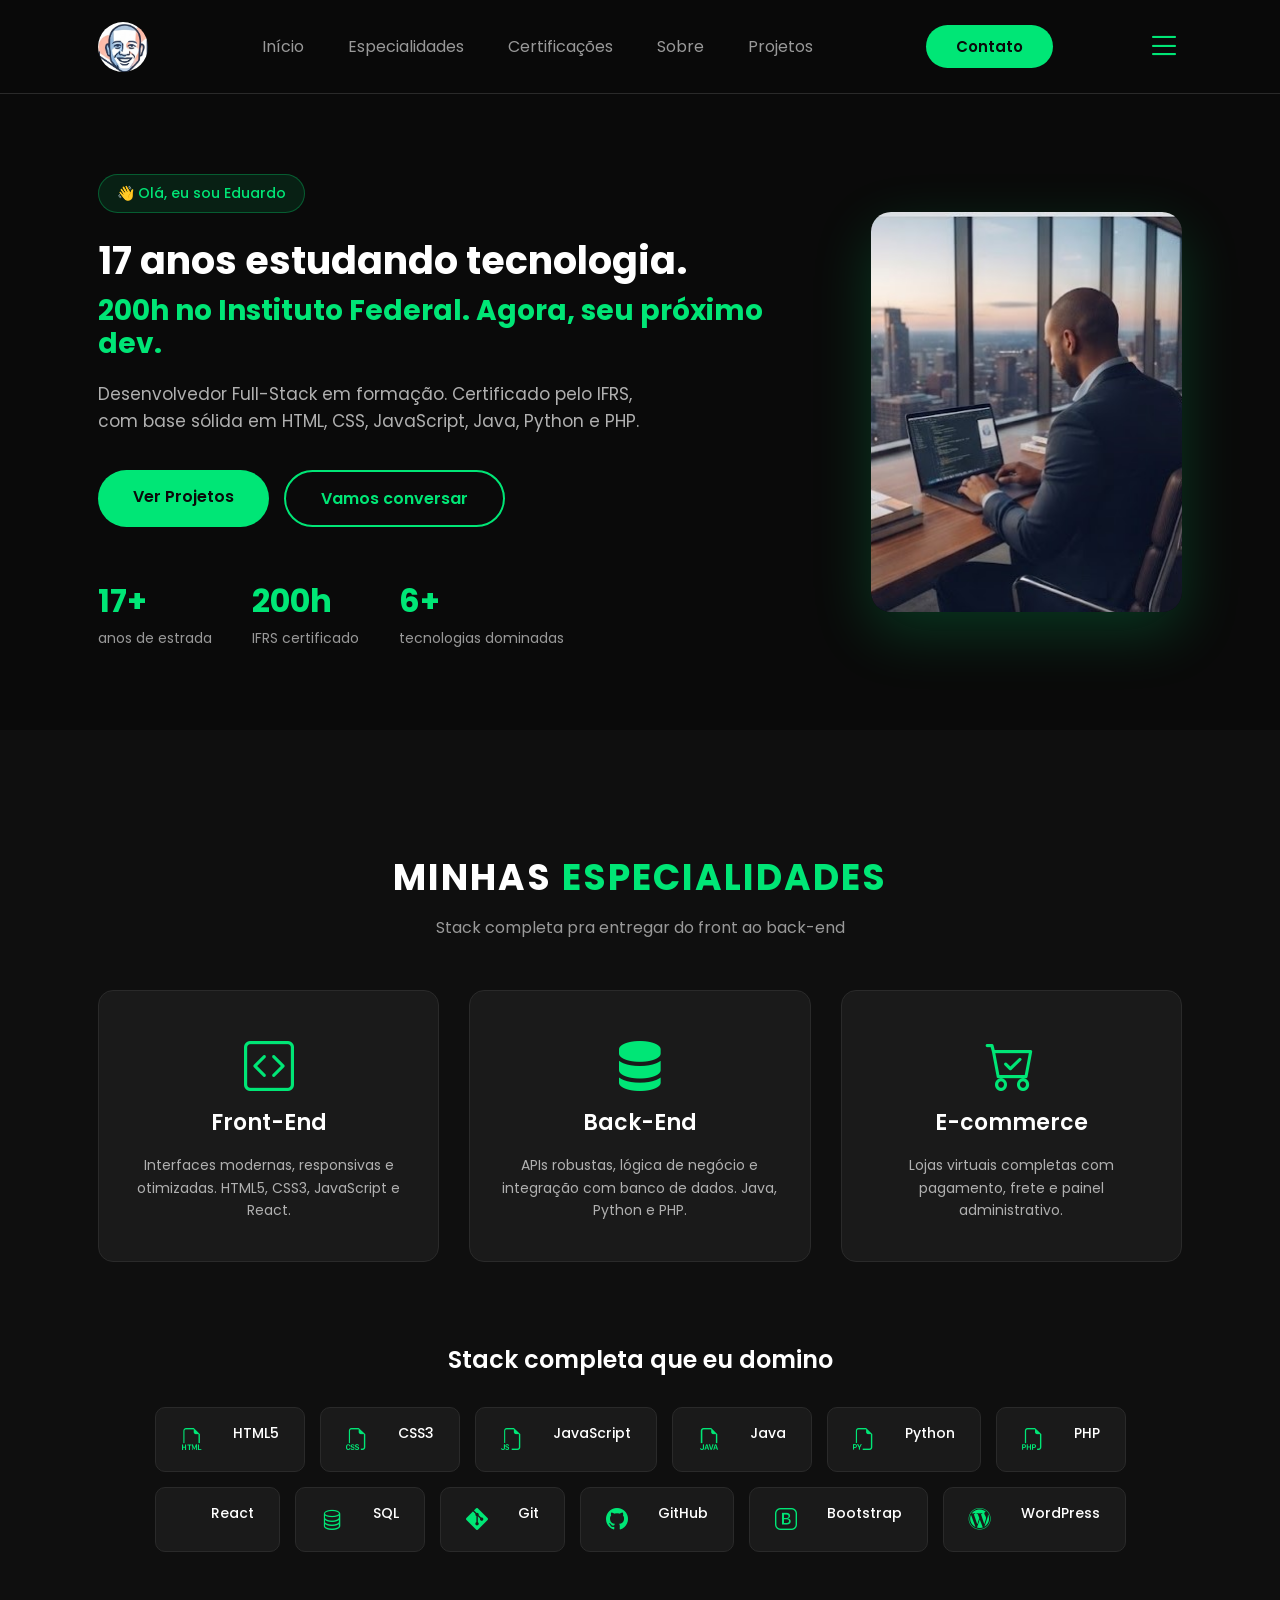
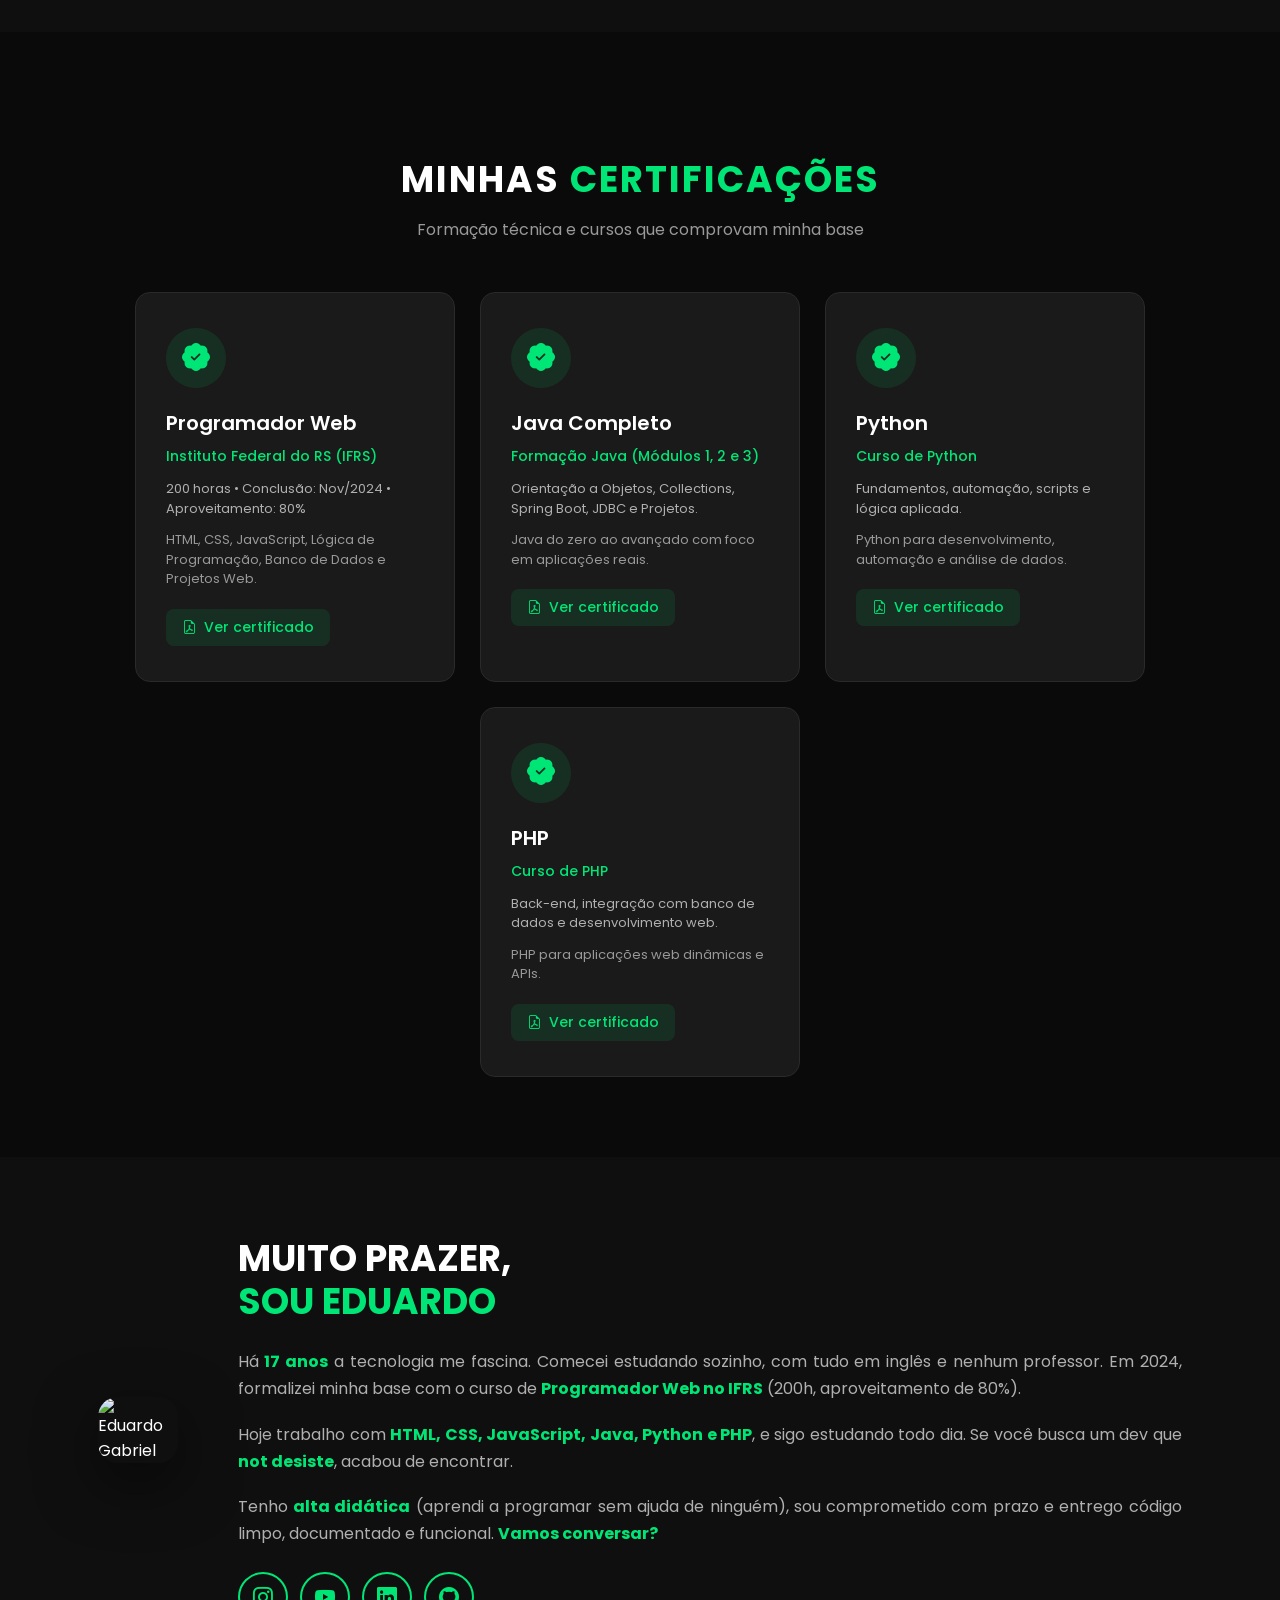
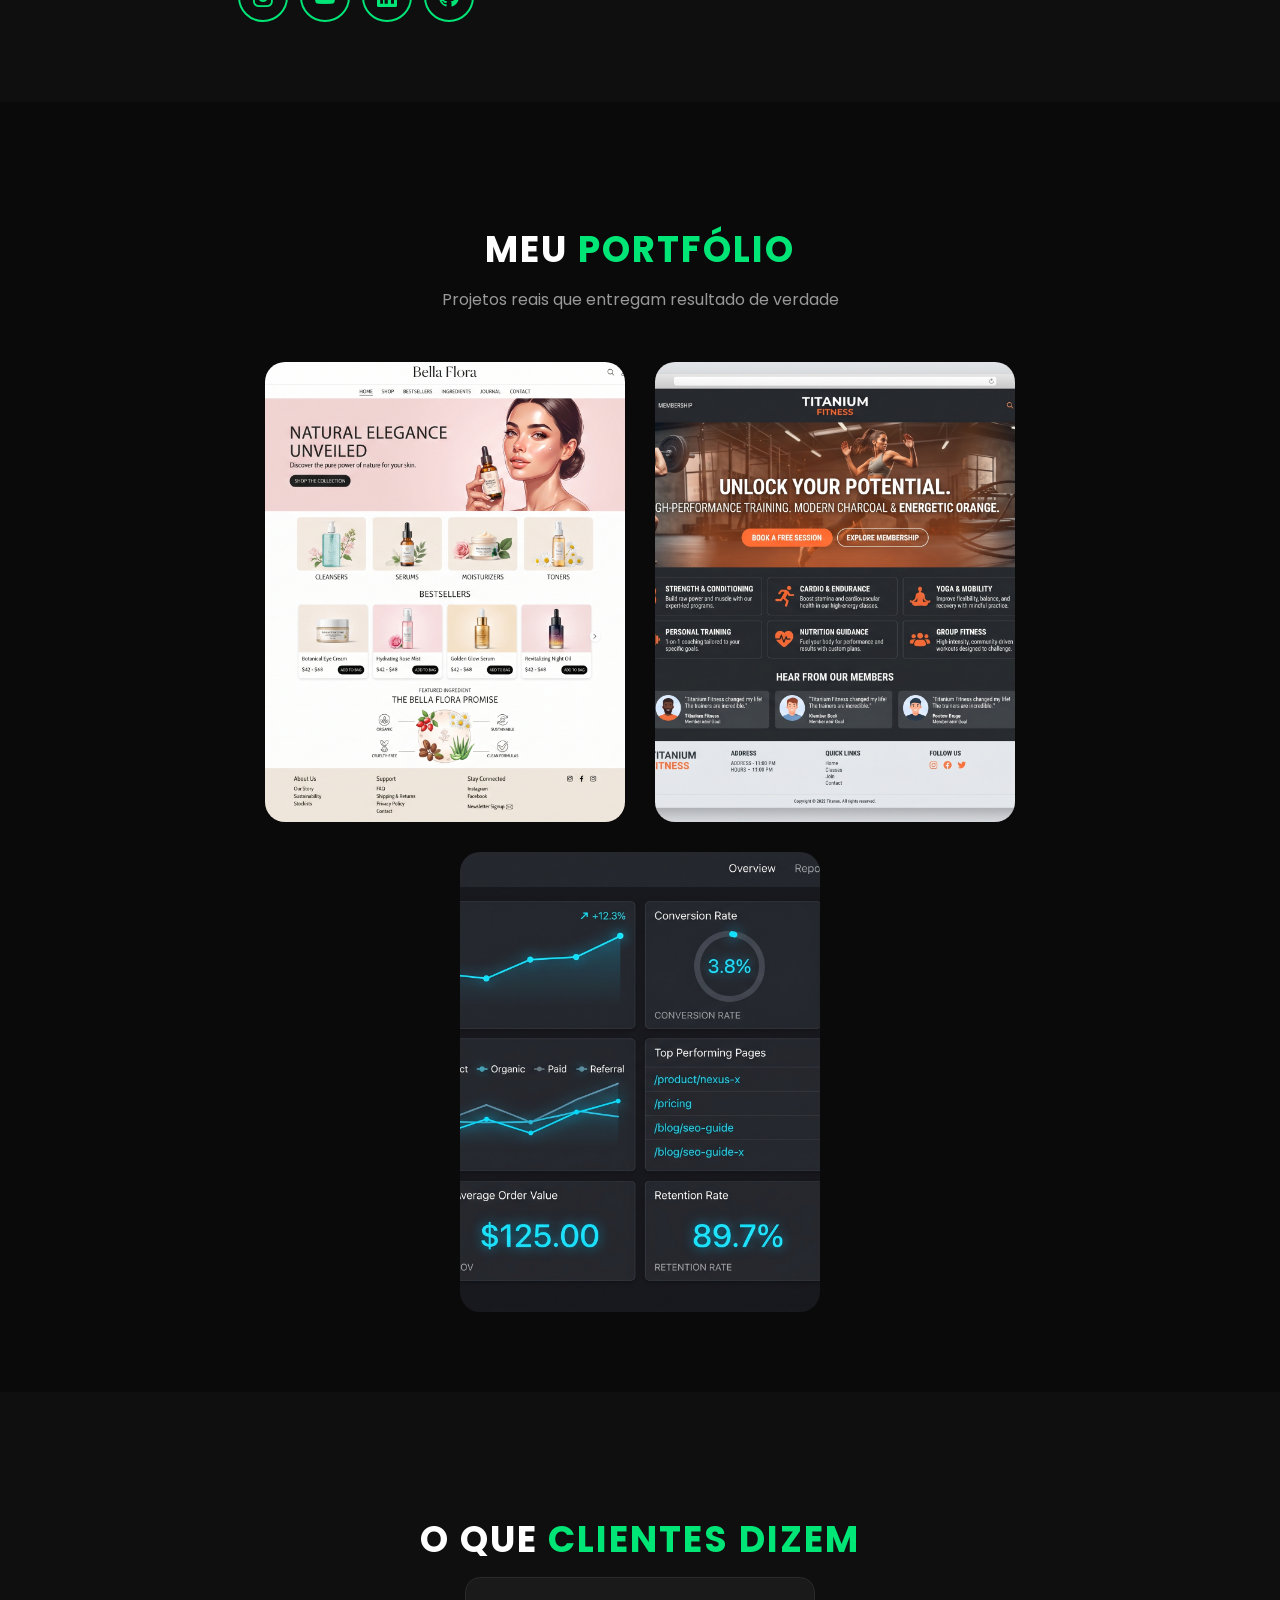
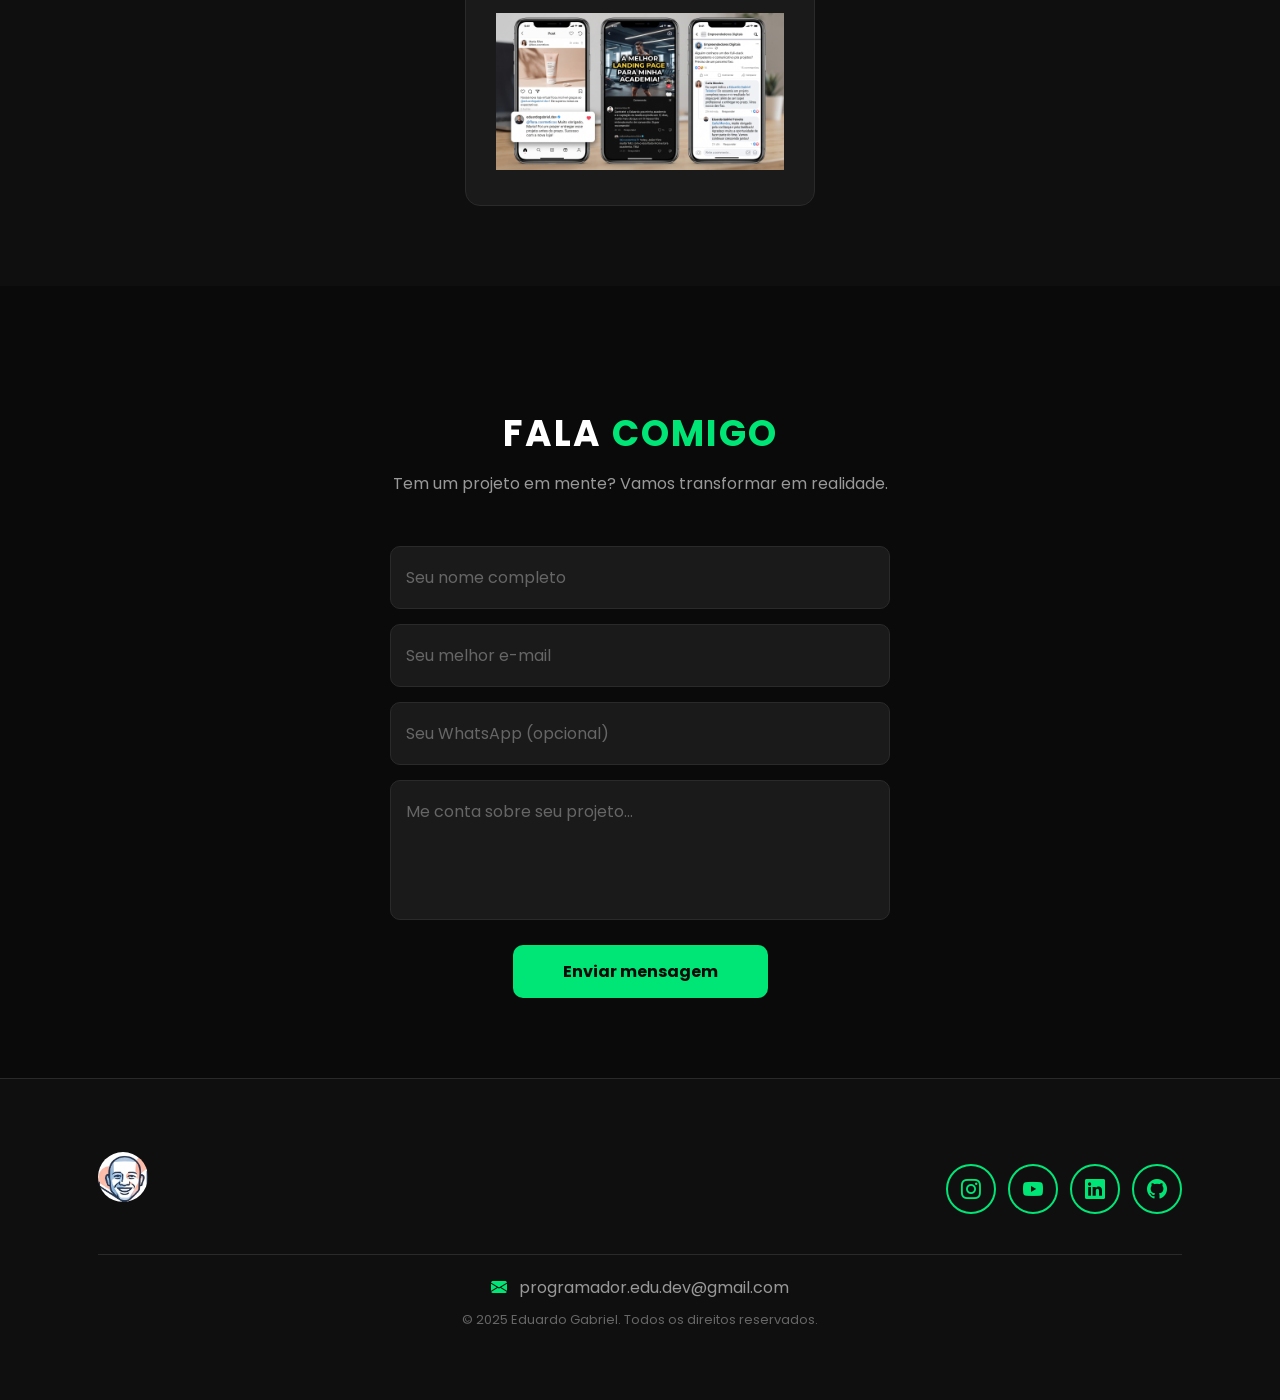
==== index.html @ 76475902 "primeiro commit: portfólio completo" ====
<!DOCTYPE html>
<html lang="pt-BR">
<head>
    <meta charset="UTF-8">
    <meta name="viewport" content="width=device-width, initial-scale=1.0">
    
    <!-- SEO Básico -->
    <title>Eduardo Gabriel | Desenvolvedor Full-Stack Jr. — IFRS Certificado</title>
    <meta name="description" content="Desenvolvedor Full-Stack em formação. Certificado pelo IFRS (200h). HTML, CSS, JavaScript, Java, Python e PHP. 17 anos estudando tecnologia.">
    <meta name="keywords" content="desenvolvedor, full-stack, html, css, javascript, java, python, php, ifrs, freela">
    <meta name="author" content="Eduardo Gabriel Teixeira">
    
    <!-- Open Graph -->
    <meta property="og:title" content="Eduardo Gabriel | Desenvolvedor Full-Stack Jr.">
    <meta property="og:description" content="17 anos estudando. 200h no IFRS. Pronto pra entregar.">
    <meta property="og:type" content="website">
    
   <!-- Favicon -->
    <link rel="icon" type="image/png" href="images/logo.png">
    
    <!-- Google Fonts -->
    <link rel="preconnect" href="https://fonts.googleapis.com">
    <link rel="preconnect" href="https://fonts.gstatic.com" crossorigin>
    <link href="https://fonts.googleapis.com/css2?family=Poppins:wght@300;400;500;600;700;800&display=swap" rel="stylesheet">
    
    <!-- Bootstrap Icons -->
    <link rel="stylesheet" href="https://cdn.jsdelivr.net/npm/bootstrap-icons@1.11.3/font/bootstrap-icons.min.css">
    
    <!-- CSS Principal -->
    <link rel="stylesheet" href="style.css">
</head>
</head>
<body>

    <!-- ==================== HEADER ==================== -->
    <header>
        <div class="interface flex">
            <div class="logo">
                <a href="#inicio">
                    <img src="images/logo.jpg" alt="Logo Eduardo Gabriel">
                </a>
            </div>

            <nav class="menu-desktop">
                <ul>
                    <li><a href="#inicio">Início</a></li>
                    <li><a href="#especialidades">Especialidades</a></li>
                    <li><a href="#certificacoes">Certificações</a></li>
                    <li><a href="#sobre">Sobre</a></li>
                    <li><a href="#projetos">Projetos</a></li>
                </ul>
            </nav>

            <div class="btn-contato">
                <a href="#contato">
                    <button>Contato</button>
                </a>
            </div>

            <div class="btn-abrir" id="btn-menu">
                <i class="bi bi-list"></i>
            </div>

            <div class="menu-mobile" id="menu-mobile">
                <div class="btn-fechar">
                    <i class="bi bi-x-lg"></i>
                </div>
                <nav>
                    <ul>
                        <li><a href="#inicio">Início</a></li>
                        <li><a href="#especialidades">Especialidades</a></li>
                        <li><a href="#certificacoes">Certificações</a></li>
                        <li><a href="#sobre">Sobre</a></li>
                        <li><a href="#projetos">Projetos</a></li>
                        <li><a href="#contato">Contato</a></li>
                    </ul>
                </nav>
            </div>
            <div class="overlay-menu" id="overlay-menu"></div>
        </div>
    </header>

    <main>
        <!-- ==================== TOPO / HERO ==================== -->
        <section class="topo-do-site" id="inicio">
            <div class="interface">
                <div class="flex">
                    <div class="txt-top-site efeito-txt-site">
                        <span class="badge-topo">👋 Olá, eu sou Eduardo</span>
                        <h1>17 anos estudando tecnologia. <span>200h no Instituto Federal. Agora, seu próximo dev.</span></h1>
                        <p>Desenvolvedor Full-Stack em formação. Certificado pelo IFRS, com base sólida em HTML, CSS, JavaScript, Java, Python e PHP.</p>
                        <div class="botoes-hero">
                            <a href="#projetos" class="btn-primario">Ver Projetos</a>
                            <a href="#contato" class="btn-secundario">Vamos conversar</a>
                        </div>
                        <div class="metricas-hero">
                            <div class="metrica">
                                <strong>17+</strong>
                                <span>anos de estrada</span>
                            </div>
                            <div class="metrica">
                                <strong>200h</strong>
                                <span>IFRS certificado</span>
                            </div>
                            <div class="metrica">
                                <strong>6+</strong>
                                <span>tecnologias dominadas</span>
                            </div>
                        </div>
                    </div>

                    <div class="imagem-topo-site efeito-img-top">
                        <img src="images/perfil.jpg" alt="Foto de Eduardo Gabriel">
                    </div>
                </div>
            </div>
        </section>

        <!-- ==================== ESPECIALIDADES ==================== -->
        <section class="especialidades" id="especialidades">
            <div class="interface">
                <h2 class="titulo">MINHAS <span>ESPECIALIDADES</span></h2>
                <p class="subtitulo">Stack completa pra entregar do front ao back-end</p>

                <div class="flex">
                    <div class="especialidades-box efeito-especialidades1">
                        <i class="bi bi-code-square"></i>
                        <h3>Front-End</h3>
                        <p>Interfaces modernas, responsivas e otimizadas. HTML5, CSS3, JavaScript e React.</p>
                    </div>

                    <div class="especialidades-box efeito-especialidades2">
                        <i class="bi bi-server"></i>
                        <h3>Back-End</h3>
                        <p>APIs robustas, lógica de negócio e integração com banco de dados. Java, Python e PHP.</p>
                    </div>

                    <div class="especialidades-box efeito-especialidades3">
                        <i class="bi bi-cart-check"></i>
                        <h3>E-commerce</h3>
                        <p>Lojas virtuais completas com pagamento, frete e painel administrativo.</p>
                    </div>
                </div>

                <!-- Stack de Tecnologias -->
                <div class="tech-stack">
                    <h3 class="titulo-stack">Stack completa que eu domino</h3>
                    <div class="tech-grid">
                        <div class="tech-item flex"><i class="bi bi-filetype-html"></i><span>HTML5</span></div>
                        <div class="tech-item flex"><i class="bi bi-filetype-css"></i><span>CSS3</span></div>
                        <div class="tech-item flex"><i class="bi bi-filetype-js"></i><span>JavaScript</span></div>
                        <div class="tech-item flex"><i class="bi bi-filetype-java"></i><span>Java</span></div>
                        <div class="tech-item flex"><i class="bi bi-filetype-py"></i><span>Python</span></div>
                        <div class="tech-item flex"><i class="bi bi-filetype-php"></i><span>PHP</span></div>
                        <div class="tech-item flex"><i class="bi bi-react"></i><span>React</span></div>
                        <div class="tech-item flex"><i class="bi bi-database"></i><span>SQL</span></div>
                        <div class="tech-item flex"><i class="bi bi-git"></i><span>Git</span></div>
                        <div class="tech-item flex"><i class="bi bi-github"></i><span>GitHub</span></div>
                        <div class="tech-item flex"><i class="bi bi-bootstrap"></i><span>Bootstrap</span></div>
                        <div class="tech-item flex"><i class="bi bi-wordpress"></i><span>WordPress</span></div>
                    </div>
                </div>
            </div>
        </section>

        <!-- ==================== CERTIFICAÇÕES ==================== -->
        <section class="certificacoes" id="certificacoes">
            <div class="interface">
                <h2 class="titulo">MINHAS <span>CERTIFICAÇÕES</span></h2>
                <p class="subtitulo">Formação técnica e cursos que comprovam minha base</p>

                <div class="flex">
                    <div class="cert-box efeito-cert1">
                        <div class="cert-badge flex">
                            <i class="bi bi-patch-check-fill"></i>
                        </div>
                        <h3>Programador Web</h3>
                        <p class="cert-instituicao">Instituto Federal do RS (IFRS)</p>
                        <p class="cert-info">200 horas • Conclusão: Nov/2024 • Aproveitamento: 80%</p>
                        <p class="cert-conteudo">HTML, CSS, JavaScript, Lógica de Programação, Banco de Dados e Projetos Web.</p>
                        <a href="#" class="cert-link" target="_blank"><i class="bi bi-file-earmark-pdf"></i> Ver certificado</a>
                    </div>

                    <div class="cert-box efeito-cert2">
                        <div class="cert-badge flex">
                            <i class="bi bi-patch-check-fill"></i>
                        </div>
                        <h3>Java Completo</h3>
                        <p class="cert-instituicao">Formação Java (Módulos 1, 2 e 3)</p>
                        <p class="cert-info">Orientação a Objetos, Collections, Spring Boot, JDBC e Projetos.</p>
                        <p class="cert-conteudo">Java do zero ao avançado com foco em aplicações reais.</p>
                        <a href="#" class="cert-link" target="_blank"><i class="bi bi-file-earmark-pdf"></i> Ver certificado</a>
                    </div>

                    <div class="cert-box efeito-cert3">
                        <div class="cert-badge flex">
                            <i class="bi bi-patch-check-fill"></i>
                        </div>
                        <h3>Python</h3>
                        <p class="cert-instituicao">Curso de Python</p>
                        <p class="cert-info">Fundamentos, automação, scripts e lógica aplicada.</p>
                        <p class="cert-conteudo">Python para desenvolvimento, automação e análise de dados.</p>
                        <a href="#" class="cert-link" target="_blank"><i class="bi bi-file-earmark-pdf"></i> Ver certificado</a>
                    </div>

                    <div class="cert-box efeito-cert4">
                        <div class="cert-badge flex">
                            <i class="bi bi-patch-check-fill"></i>
                        </div>
                        <h3>PHP</h3>
                        <p class="cert-instituicao">Curso de PHP</p>
                        <p class="cert-info">Back-end, integração com banco de dados e desenvolvimento web.</p>
                        <p class="cert-conteudo">PHP para aplicações web dinâmicas e APIs.</p>
                        <a href="#" class="cert-link" target="_blank"><i class="bi bi-file-earmark-pdf"></i> Ver certificado</a>
                    </div>
                </div>
            </div>
        </section>

        <!-- ==================== SOBRE ==================== -->
        <section class="sobre" id="sobre">
            <div class="interface">
                <div class="flex">
                    <div class="img-sobre efeito-img-sobre">
                        <img src="images/profile.png" alt="Eduardo Gabriel">
                    </div>

                    <div class="txt-sobre efeito-txt-sobre">
                        <h2>MUITO PRAZER, <span>SOU EDUARDO</span></h2>
                        <p>
                            Há <strong>17 anos</strong> a tecnologia me fascina. Comecei estudando sozinho, com tudo em inglês e nenhum professor. 
                            Em 2024, formalizei minha base com o curso de <strong>Programador Web no IFRS</strong> (200h, aproveitamento de 80%).
                        </p>
                        <p>
                            Hoje trabalho com <strong>HTML, CSS, JavaScript, Java, Python e PHP</strong>, e sigo estudando todo dia. 
                            Se você busca um dev que <strong>not desiste</strong>, acabou de encontrar.
                        </p>
                        <p>
                            Tenho <strong>alta didática</strong> (aprendi a programar sem ajuda de ninguém), sou comprometido com prazo e 
                            entrego código limpo, documentado e funcional. <strong>Vamos conversar?</strong>
                        </p>

                        <div class="btn-social">
                            <a href="https://instagram.com/" target="_blank" rel="noopener"><button aria-label="Instagram"><i class="bi bi-instagram"></i></button></a>
                            <a href="https://youtube.com/" target="_blank" rel="noopener"><button aria-label="YouTube"><i class="bi bi-youtube"></i></button></a>
                            <a href="https://linkedin.com/" target="_blank" rel="noopener"><button aria-label="LinkedIn"><i class="bi bi-linkedin"></i></button></a>
                            <a href="https://github.com/" target="_blank" rel="noopener"><button aria-label="GitHub"><i class="bi bi-github"></i></button></a>
                        </div>
                    </div>
                </div>
            </div>
        </section>

        <!-- ==================== PROJETOS ==================== -->
        <section class="portfolio" id="projetos">
            <div class="interface">
                <h2 class="titulo">MEU <span>PORTFÓLIO</span></h2>
                <p class="subtitulo">Projetos reais que entregam resultado de verdade</p>

                <div class="flex">
                    <div class="img-import efeito-portfolio1">
                        <img src="images/projeto1.jfif" alt="E-commerce Flora Cosméticos">
                        <div class="overlay flex">
                            <div class="overlay-content">
                                <span class="tag">E-commerce</span>
                                <h3>Flora Cosméticos</h3>
                                <p>Loja virtual completa que gerou R$ 18.400 em 30 dias após o lançamento.</p>
                                <div class="techs">
                                    <span>HTML</span><span>CSS</span><span>JS</span><span>PHP</span>
                                </div>
                                <div class="links-projeto">
                                    <a href="#" target="_blank" class="flex"><i class="bi bi-box-arrow-up-right"></i> Demo</a>
                                    <a href="#" target="_blank" class="flex"><i class="bi bi-github"></i> Código</a>
                                </div>
                            </div>
                        </div>
                    </div>

                    <div class="img-import efeito-portfolio2">
                        <img src="images/projeto2.jfif" alt="Landing Page Academia Fit">
                        <div class="overlay flex">
                            <div class="overlay-content">
                                <span class="tag">Landing Page</span>
                                <h3>Academia Fit Pro</h3>
                                <p>Landing page de alta conversão que captou 320 leads em 15 dias.</p>
                                <div class="techs">
                                    <span>HTML</span><span>CSS</span><span>JS</span>
                                </div>
                                <div class="links-projeto">
                                    <a href="#" target="_blank" class="flex"><i class="bi bi-box-arrow-up-right"></i> Demo</a>
                                    <a href="#" target="_blank" class="flex"><i class="bi bi-github"></i> Código</a>
                                </div>
                            </div>
                        </div>
                    </div>

                    <div class="img-import efeito-portfolio3">
                        <img src="images/projeto3.jfif" alt="Dashboard Administrativo">
                        <div class="overlay flex">
                            <div class="overlay-content">
                                <span class="tag">Dashboard</span>
                                <h3>Gestor Pro</h3>
                                <p>Painel administrativo em Java que reduziu tempo de gestão em 62%.</p>
                                <div class="techs">
                                    <span>Java</span><span>SQL</span><span>Spring</span>
                                </div>
                                <div class="links-projeto">
                                    <a href="#" target="_blank" class="flex"><i class="bi bi-box-arrow-up-right"></i> Demo</a>
                                    <a href="#" target="_blank" class="flex"><i class="bi bi-github"></i> Código</a>
                                </div>
                            </div>
                        </div>
                    </div>
                </div>
            </div>
        </section>

       <!-- ==================== DEPOIMENTOS ==================== -->
        <section class="depoimentos">
            <div class="interface">
                <h2 class="titulo">O QUE <span>CLIENTES DIZEM</span></h2>

                <div class="flex">
                    <div class="depoimento-box">
                        <img src="images/depoimento.jfif" alt="Depoimento de Clientes nas Redes Sociais">
                    </div>
                </div>
            </div>
        </section>

        <!-- ==================== FORMULÁRIO / CONTATO ==================== -->
        <section class="formulario" id="contato">
            <div class="interface">
                <h2 class="titulo">FALA <span>COMIGO</span></h2>
                <p class="subtitulo">Tem um projeto em mente? Vamos transformar em realidade.</p>

                <form action="https://formsubmit.co/programador.edu.dev@gmail.com" method="POST">
                    <input class="efeito-form" type="text" name="name" placeholder="Seu nome completo" required>
                    <input class="efeito-form1" type="email" name="email" placeholder="Seu melhor e-mail" required>
                    <input class="efeito-form2" type="text" name="phone" placeholder="Seu WhatsApp (opcional)">
                    <textarea class="efeito-form3" name="message" placeholder="Me conta sobre seu projeto..." required></textarea>

                    <input type="hidden" name="_captcha" value="false">
                    <input type="hidden" name="_next" value="https://eduardogabrielt.github.io/meu-portfolio/">

                    <div class="btn-enviar efeito-form4">
                        <input type="submit" value="Enviar mensagem">
                    </div>
                </form>
            </div>
        </section>
    </main>

    <!-- ==================== FOOTER ==================== -->
    <footer>
        <div class="interface">
            <div class="line-footer">
                <div class="flex">
                    <div class="logo-footer">
                        <img src="images/logo.jpg" alt="Logo Eduardo Gabriel">
                    </div>
                    <div class="btn-social">
                        <a href="https://instagram.com/" target="_blank"><button><i class="bi bi-instagram"></i></button></a>
                        <a href="https://youtube.com/" target="_blank"><button><i class="bi bi-youtube"></i></button></a>
                        <a href="https://linkedin.com/" target="_blank"><button><i class="bi bi-linkedin"></i></button></a>
                        <a href="https://github.com/" target="_blank"><button><i class="bi bi-github"></i></button></a>
                    </div>
                </div>
            </div>

            <div class="line-footer borda">
                <p><i class="bi bi-envelope-fill"></i> <a href="mailto:programador.edu.dev@gmail.com">programador.edu.dev@gmail.com</a></p>
                <p class="copy">&copy; 2025 Eduardo Gabriel. Todos os direitos reservados.</p>
            </div>
        </div>
    </footer>

    <!-- Scripts -->
    <script src="https://unpkg.com/scrollreveal"></script>
    <script src="js/Reveal.js" defer></script>
    <script src="js/Menu.js" defer></script>
</body>
</html>
---- style.css ----
/* ==================== VARIÁVEIS & RESET ==================== */
:root {
    --bg-main: #0a0a0a;
    --bg-alt: #0f0f0f;
    --bg-card: #1a1a1a;
    --border-color: #2a2a2a;
    --primary: #00e676;
    --primary-hover: #00c853;
    --text-main: #fff;
    --text-muted: #b0b0b0;
    --text-light: #999;
    --transition: 0.3s ease;
}

* {
    margin: 0;
    padding: 0;
    box-sizing: border-box;
    font-family: 'Poppins', sans-serif;
}

html {
    scroll-behavior: smooth;
}

body {
    background-color: var(--bg-main);
    color: var(--text-main);
    overflow-x: hidden;
}

a {
    text-decoration: none;
    color: inherit;
}

img {
    max-width: 100%;
    display: block;
}

.interface {
    max-width: 1200px;
    margin: 0 auto;
    padding: 0 4%;
}

.flex {
    display: flex;
}

/* ==================== COMPONENTES COMUNS ==================== */
h2.titulo {
    font-size: 36px;
    font-weight: 700;
    text-align: center;
    padding: 40px 0 10px;
    text-transform: uppercase;
    letter-spacing: 2px;
}

h2.titulo span {
    color: var(--primary);
}

.subtitulo {
    text-align: center;
    color: var(--text-light);
    font-size: 16px;
    margin: 0 auto 50px auto;
    max-width: 600px;
}

/* ==================== HEADER ==================== */
header {
    padding: 20px 4%;
    position: sticky;
    top: 0;
    background-color: rgba(10, 10, 10, 0.95);
    backdrop-filter: blur(10px);
    z-index: 1000;
    border-bottom: 1px solid var(--border-color);
}

header > .interface {
    align-items: center;
    justify-content: space-between;
}

header a {
    color: var(--text-light);
    transition: var(--transition);
}

.logo img {
    width: 50px;
    height: 50px;
    border-radius: 50%;
    object-fit: cover;
}

header nav.menu-desktop ul {
    list-style: none;
}

header nav.menu-desktop ul li {
    display: inline-block;
    padding: 0 20px;
}

header nav.menu-desktop a:hover {
    color: var(--primary);
}

.btn-contato button {
    padding: 10px 30px;
    font-size: 15px;
    font-weight: 600;
    background-color: var(--primary);
    color: var(--bg-main);
    border: 0;
    border-radius: 30px;
    cursor: pointer;
    transition: var(--transition);
}

.btn-contato button:hover {
    background-color: var(--primary-hover);
    transform: translateY(-2px);
    box-shadow: 0 5px 20px rgba(0, 230, 118, 0.4);
}

/* ==================== MENU MOBILE ==================== */
.btn-abrir i,
.menu-mobile .btn-fechar i {
    color: var(--primary);
    font-size: 35px;
    cursor: pointer;
}

.menu-mobile {
    background-color: var(--bg-main);
    height: 100vh;
    position: fixed;
    top: 0;
    right: 0;
    z-index: 9999;
    width: 0;
    overflow: hidden;
    transition: 0.4s ease;
}

.menu-mobile.menu-abrir {
    width: 70%;
}

.menu-mobile .btn-fechar {
    padding: 20px 5%;
    text-align: right;
}

.menu-mobile nav ul {
    text-align: right;
    list-style: none;
}

.menu-mobile nav ul li a {
    color: var(--text-main);
    font-size: 20px;
    font-weight: 300;
    padding: 15px 8%;
    display: block;
    transition: var(--transition);
}

.menu-mobile nav ul li a:hover {
    background-color: var(--primary);
    color: var(--bg-main);
}

.overlay-menu {
    background-color: rgba(0, 0, 0, 0.7);
    width: 100%;
    height: 100%;
    position: fixed;
    top: 0;
    left: 0;
    z-index: 8888;
    display: none;
}

.menu-mobile.menu-abrir ~ .overlay-menu {
    display: block;
}

/* ==================== TOPO / HERO ==================== */
section.topo-do-site {
    padding: 80px 4%;
}

section.topo-do-site .flex {
    align-items: center;
    gap: 60px;
}

.badge-topo {
    display: inline-block;
    background-color: rgba(0, 230, 118, 0.1);
    color: var(--primary);
    padding: 8px 18px;
    border-radius: 30px;
    font-size: 14px;
    font-weight: 500;
    margin-bottom: 25px;
    border: 1px solid rgba(0, 230, 118, 0.3);
}

.topo-do-site h1 {
    font-size: 38px;
    font-weight: 700;
    line-height: 1.2;
    margin-bottom: 20px;
}

.topo-do-site h1 span {
    color: var(--primary);
    display: block;
    margin-top: 10px;
    font-size: 28px;
}

.topo-do-site p {
    font-size: 17px;
    color: var(--text-muted);
    margin-bottom: 35px;
    max-width: 550px;
    line-height: 1.6;
}

.botoes-hero {
    display: flex;
    gap: 15px;
    flex-wrap: wrap;
    margin-bottom: 50px;
}

.btn-primario,
.btn-secundario {
    padding: 14px 35px;
    border-radius: 30px;
    font-weight: 600;
    font-size: 16px;
    transition: var(--transition);
}

.btn-primario {
    background-color: var(--primary);
    color: var(--bg-main);
}

.btn-primario:hover {
    background-color: var(--primary-hover);
    transform: translateY(-2px);
    box-shadow: 0 8px 25px rgba(0, 230, 118, 0.4);
}

.btn-secundario {
    background-color: transparent;
    color: var(--primary);
    border: 2px solid var(--primary);
}

.btn-secundario:hover {
    background-color: var(--primary);
    color: var(--bg-main);
}

.metricas-hero {
    display: flex;
    gap: 40px;
    flex-wrap: wrap;
}

.metrica strong {
    display: block;
    font-size: 32px;
    color: var(--primary);
    font-weight: 700;
}

.metrica span {
    color: var(--text-light);
    font-size: 14px;
}

.imagem-topo-site img {
    width: 320px;
    height: 400px;
    object-fit: cover;
    border-radius: 20px;
    box-shadow: 0 20px 60px rgba(0, 230, 118, 0.2);
    animation: flutuar 3s ease-in-out infinite alternate;
    margin: 0 auto;
}

@keyframes flutuar {
    0% { transform: translateY(0); }
    100% { transform: translateY(-20px); }
}

/* ==================== ESPECIALIDADES ==================== */
section.especialidades {
    padding: 80px 4%;
    background-color: var(--bg-alt);
}

section.especialidades .flex {
    gap: 30px;
    align-items: stretch;
}

.especialidades-box {
    background-color: var(--bg-card);
    padding: 40px 30px;
    border-radius: 15px;
    border: 1px solid var(--border-color);
    flex: 1;
    transition: var(--transition);
    text-align: center;
}

.especialidades-box:hover {
    transform: translateY(-10px);
    border-color: var(--primary);
    box-shadow: 0 10px 30px rgba(0, 230, 118, 0.15);
}

.especialidades-box i {
    font-size: 50px;
    color: var(--primary);
    margin-bottom: 20px;
}

.especialidades-box h3 {
    font-size: 22px;
    margin-bottom: 15px;
    font-weight: 600;
}

.especialidades-box p {
    color: var(--text-muted);
    font-size: 14px;
    line-height: 1.6;
}

/* Stack de Tecnologias */
.tech-stack {
    margin-top: 80px;
    text-align: center;
}

.titulo-stack {
    font-size: 24px;
    margin-bottom: 30px;
    font-weight: 600;
}

.tech-grid {
    display: flex;
    flex-wrap: wrap;
    justify-content: center;
    gap: 15px;
}

.tech-item {
    background-color: var(--bg-card);
    padding: 15px 25px;
    border-radius: 10px;
    border: 1px solid var(--border-color);
    align-items: center;
    gap: 10px;
    transition: var(--transition);
}

.tech-item:hover {
    border-color: var(--primary);
    transform: scale(1.05);
}

.tech-item i {
    font-size: 22px;
    color: var(--primary);
}

.tech-item span {
    font-weight: 500;
    font-size: 14px;
}

/* ==================== CERTIFICAÇÕES ==================== */
section.certificacoes {
    padding: 80px 4%;
}

section.certificacoes .flex {
    gap: 25px;
    flex-wrap: wrap;
    justify-content: center;
}

.cert-box {
    background-color: var(--bg-card);
    border: 1px solid var(--border-color);
    border-radius: 15px;
    padding: 35px 30px;
    flex: 1;
    min-width: 280px;
    max-width: 320px;
    transition: var(--transition);
}

.cert-box:hover {
    transform: translateY(-8px);
    border-color: var(--primary);
    box-shadow: 0 10px 30px rgba(0, 230, 118, 0.15);
}

.cert-badge {
    width: 60px;
    height: 60px;
    background-color: rgba(0, 230, 118, 0.1);
    border-radius: 50%;
    align-items: center;
    justify-content: center;
    margin-bottom: 20px;
}

.cert-badge i {
    font-size: 28px;
    color: var(--primary);
}

.cert-box h3 {
    font-size: 20px;
    margin-bottom: 8px;
    font-weight: 600;
}

.cert-instituicao {
    color: var(--primary);
    font-size: 14px;
    font-weight: 500;
    margin-bottom: 12px;
}

.cert-info,
.cert-conteudo {
    font-size: 13px;
    line-height: 1.5;
    margin-bottom: 12px;
}

.cert-info { color: var(--text-muted); }
.cert-conteudo { color: var(--text-light); margin-bottom: 20px; }

.cert-link {
    display: inline-flex;
    align-items: center;
    gap: 8px;
    color: var(--primary);
    font-size: 14px;
    font-weight: 500;
    padding: 8px 16px;
    background-color: rgba(0, 230, 118, 0.1);
    border-radius: 8px;
    transition: var(--transition);
}

.cert-link:hover {
    background-color: var(--primary);
    color: var(--bg-main);
}

/* ==================== SOBRE ==================== */
section.sobre {
    padding: 80px 4%;
    background-color: var(--bg-alt);
}

section.sobre .flex {
    align-items: center;
    gap: 60px;
}

.img-sobre img {
    max-width: 350px;
    border-radius: 20px;
    margin: 0 auto;
    box-shadow: 0 20px 60px rgba(0, 0, 0, 0.5);
}

.sobre .txt-sobre h2 {
    font-size: 36px;
    line-height: 1.2;
    margin-bottom: 25px;
    font-weight: 700;
}

.sobre .txt-sobre h2 span {
    color: var(--primary);
    display: block;
}

.sobre .txt-sobre p {
    color: var(--text-muted);
    line-height: 1.7;
    margin-bottom: 18px;
    text-align: justify;
}

.sobre .txt-sobre strong {
    color: var(--primary);
}

.btn-social {
    margin-top: 25px;
    display: flex;
    gap: 12px;
    flex-wrap: wrap;
}

.btn-social button {
    width: 50px;
    height: 50px;
    border-radius: 50%;
    border: 2px solid var(--primary);
    background-color: transparent;
    color: var(--primary);
    font-size: 20px;
    cursor: pointer;
    transition: var(--transition);
}

.btn-social button:hover {
    background-color: var(--primary);
    color: var(--bg-main);
    transform: translateY(-3px);
}

/* ==================== PORTFÓLIO / PROJETOS ==================== */
section.portfolio {
    padding: 80px 4%;
}

section.portfolio .flex {
    gap: 30px;
    flex-wrap: wrap;
    justify-content: center;
}

.img-import {
    width: 100%;
    max-width: 360px;
    height: 460px;
    background-color: var(--bg-card);
    border-radius: 20px;
    overflow: hidden;
    position: relative;
    cursor: pointer;
    transition: var(--transition);
}

.img-import:hover {
    transform: translateY(-10px);
}

.img-import img {
    width: 100%;
    height: 100%;
    object-fit: cover;
    transition: 0.5s ease;
}

.img-import:hover img {
    transform: scale(1.1);
}

.overlay {
    position: absolute;
    top: 0;
    left: 0;
    width: 100%;
    height: 100%;
    background: linear-gradient(180deg, rgba(10,10,10,0.3) 0%, rgba(10,10,10,0.95) 100%);
    align-items: flex-end;
    padding: 30px;
    opacity: 0;
    transition: 0.4s ease;
}

.img-import:hover .overlay {
    opacity: 1;
}

.overlay-content {
    width: 100%;
}

.overlay-content .tag {
    display: inline-block;
    background-color: var(--primary);
    color: var(--bg-main);
    padding: 4px 12px;
    border-radius: 20px;
    font-size: 12px;
    font-weight: 600;
    margin-bottom: 12px;
}

.overlay-content h3 {
    font-size: 22px;
    margin-bottom: 8px;
}

.overlay-content p {
    color: var(--text-muted);
    font-size: 14px;
    margin-bottom: 15px;
    line-height: 1.5;
}

.techs {
    display: flex;
    gap: 8px;
    flex-wrap: wrap;
    margin-bottom: 15px;
}

.techs span {
    background-color: rgba(0, 230, 118, 0.1);
    color: var(--primary);
    padding: 3px 10px;
    border-radius: 5px;
    font-size: 12px;
    font-weight: 500;
}

.links-projeto {
    display: flex;
    gap: 20px;
}

.links-projeto a {
    font-size: 14px;
    font-weight: 500;
    align-items: center;
    gap: 5px;
    transition: var(--transition);
}

.links-projeto a:hover {
    color: var(--primary);
}

/* ==================== DEPOIMENTOS ==================== */
section.depoimentos {
    padding: 80px 4%;
    background-color: var(--bg-alt);
}

section.depoimentos .flex {
    gap: 30px;
    flex-wrap: wrap;
    justify-content: center;
}

.depoimento-box {
    background-color: var(--bg-card);
    padding: 35px 30px;
    border-radius: 15px;
    border: 1px solid var(--border-color);
    flex: 1;
    min-width: 280px;
    max-width: 350px;
    transition: var(--transition);
}

.depoimento-box:hover {
    border-color: var(--primary);
    transform: translateY(-5px);
}

.depoimento-box i {
    font-size: 35px;
    color: var(--primary);
    margin-bottom: 15px;
}

.depoimento-box p {
    color: #d0d0d0;
    font-style: italic;
    line-height: 1.6;
    margin-bottom: 20px;
}

.depoimento-box strong {
    display: block;
    margin-bottom: 3px;
}

.depoimento-box span {
    color: var(--text-light);
    font-size: 13px;
}

/* ==================== FORMULÁRIO ==================== */
section.formulario {
    padding: 80px 4%;
}

form {
    max-width: 500px;
    margin: 0 auto;
    display: flex;
    flex-direction: column;
    gap: 15px;
}

form input,
form textarea {
    width: 100%;
    background-color: var(--bg-card);
    border: 1px solid var(--border-color);
    border-radius: 10px;
    outline: none;
    padding: 18px 15px;
    color: var(--text-main);
    font-size: 16px;
    font-family: 'Poppins', sans-serif;
    transition: var(--transition);
}

form input:focus,
form textarea:focus {
    border-color: var(--primary);
}

form input::placeholder,
form textarea::placeholder {
    color: #666;
}

form textarea {
    resize: none;
    min-height: 140px;
}

.btn-enviar {
    text-align: center;
    margin-top: 10px;
}

.btn-enviar input {
    width: auto !important;
    padding: 14px 50px !important;
    background-color: var(--primary) !important;
    color: var(--bg-main) !important;
    font-weight: 700 !important;
    cursor: pointer;
    border: none !important;
}

.btn-enviar input:hover {
    background-color: var(--primary-hover) !important;
    transform: translateY(-2px);
}

/* ==================== FOOTER ==================== */
footer {
    padding: 40px 4%;
    border-top: 1px solid var(--border-color);
    background-color: var(--bg-alt);
}

footer .flex {
    justify-content: space-between;
    align-items: center;
}

.line-footer {
    padding: 20px 0;
}

.line-footer.borda {
    border-top: 1px solid var(--border-color);
    margin-top: 20px;
    text-align: center;
}

.line-footer p {
    color: var(--text-light);
    margin-bottom: 10px;
}

.line-footer p i {
    color: var(--primary);
    margin-right: 8px;
}

.line-footer p.copy {
    color: #666;
    font-size: 13px;
    margin-top: 10px;
}

.logo-footer img {
    width: 50px;
    height: 50px;
    border-radius: 50%;
}

/* ==================== SCROLL REVEAL (AJUSTADO) ==================== */
.efeito-txt-site,
.efeito-img-top,
.titulo,
[class*="efeito-especialidades"],
[class*="efeito-cert"],
.efeito-img-sobre,
.efeito-txt-sobre,
[class*="efeito-portfolio"],
[class*="efeito-form"] {
    opacity: 1; /* Garante visibilidade caso o JS falhe */
}
/* ==================== RESPONSIVIDADE ==================== */
@media screen and (max-width: 1020px) {
    .flex {
        flex-direction: column;
    }

    h2.titulo {
        font-size: 28px;
    }

    .topo-do-site .flex {
        flex-direction: column-reverse;
        text-align: center;
    }

    .menu-desktop,
    .btn-contato {
        display: none;
    }

    .topo-do-site h1 {
        font-size: 30px;
    }

    .topo-do-site h1 span {
        font-size: 22px;
    }

    .botoes-hero,
    .metricas-hero {
        justify-content: center;
    }

    .imagem-topo-site img {
        width: 250px;
        height: 300px;
    }

    .sobre .txt-sobre h2 {
        font-size: 28px;
        text-align: center;
    }

    .btn-social {
        justify-content: center;
    }

    .img-sobre img {
        max-width: 280px;
    }

    .img-import {
        max-width: 100%;
        height: 400px;
    }

    footer .flex {
        gap: 20px;
        text-align: center;
    }
}

@media screen and (max-width: 600px) {
    .topo-do-site h1 {
        font-size: 24px;
    }

    .topo-do-site h1 span {
        font-size: 18px;
    }

    .metrica strong {
        font-size: 26px;
    }

    .metricas-hero {
        gap: 25px;
    }

    .btn-primario,
    .btn-secundario {
        width: 100%;
        text-align: center;
    }
}
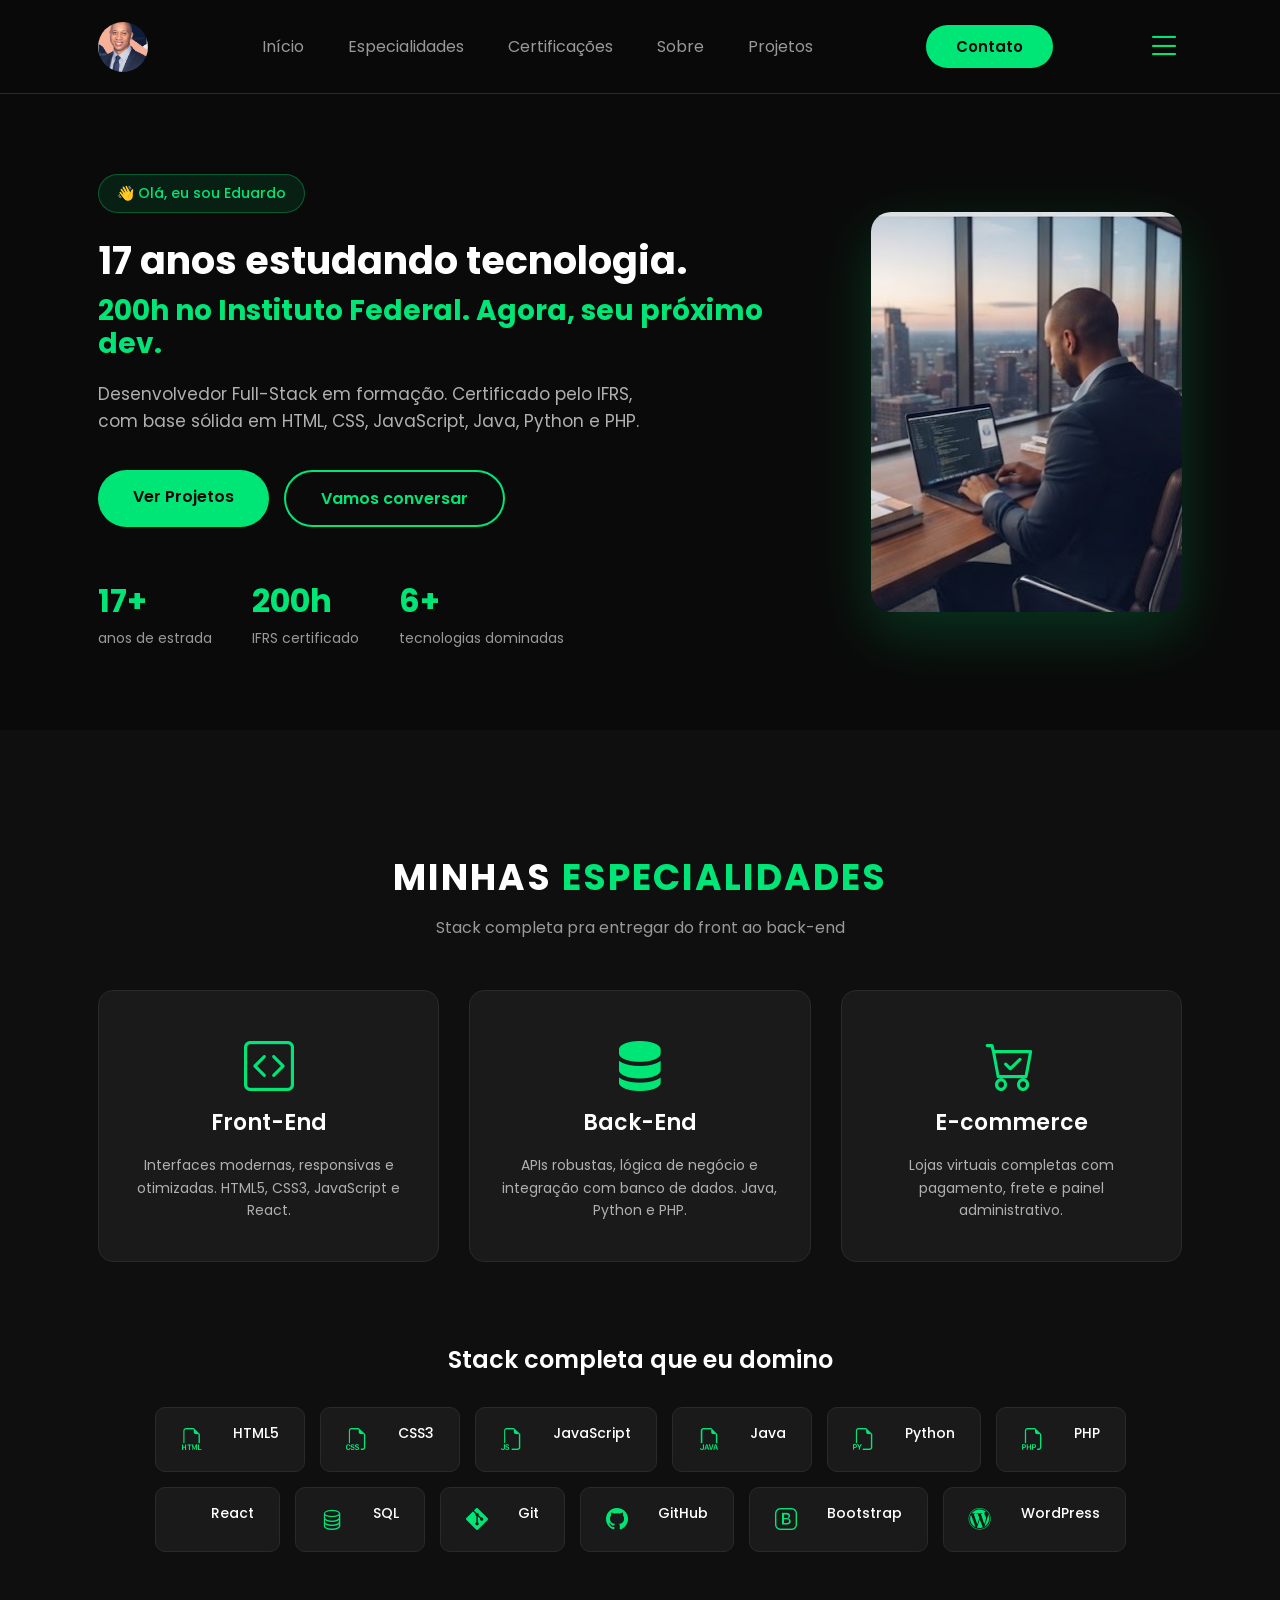
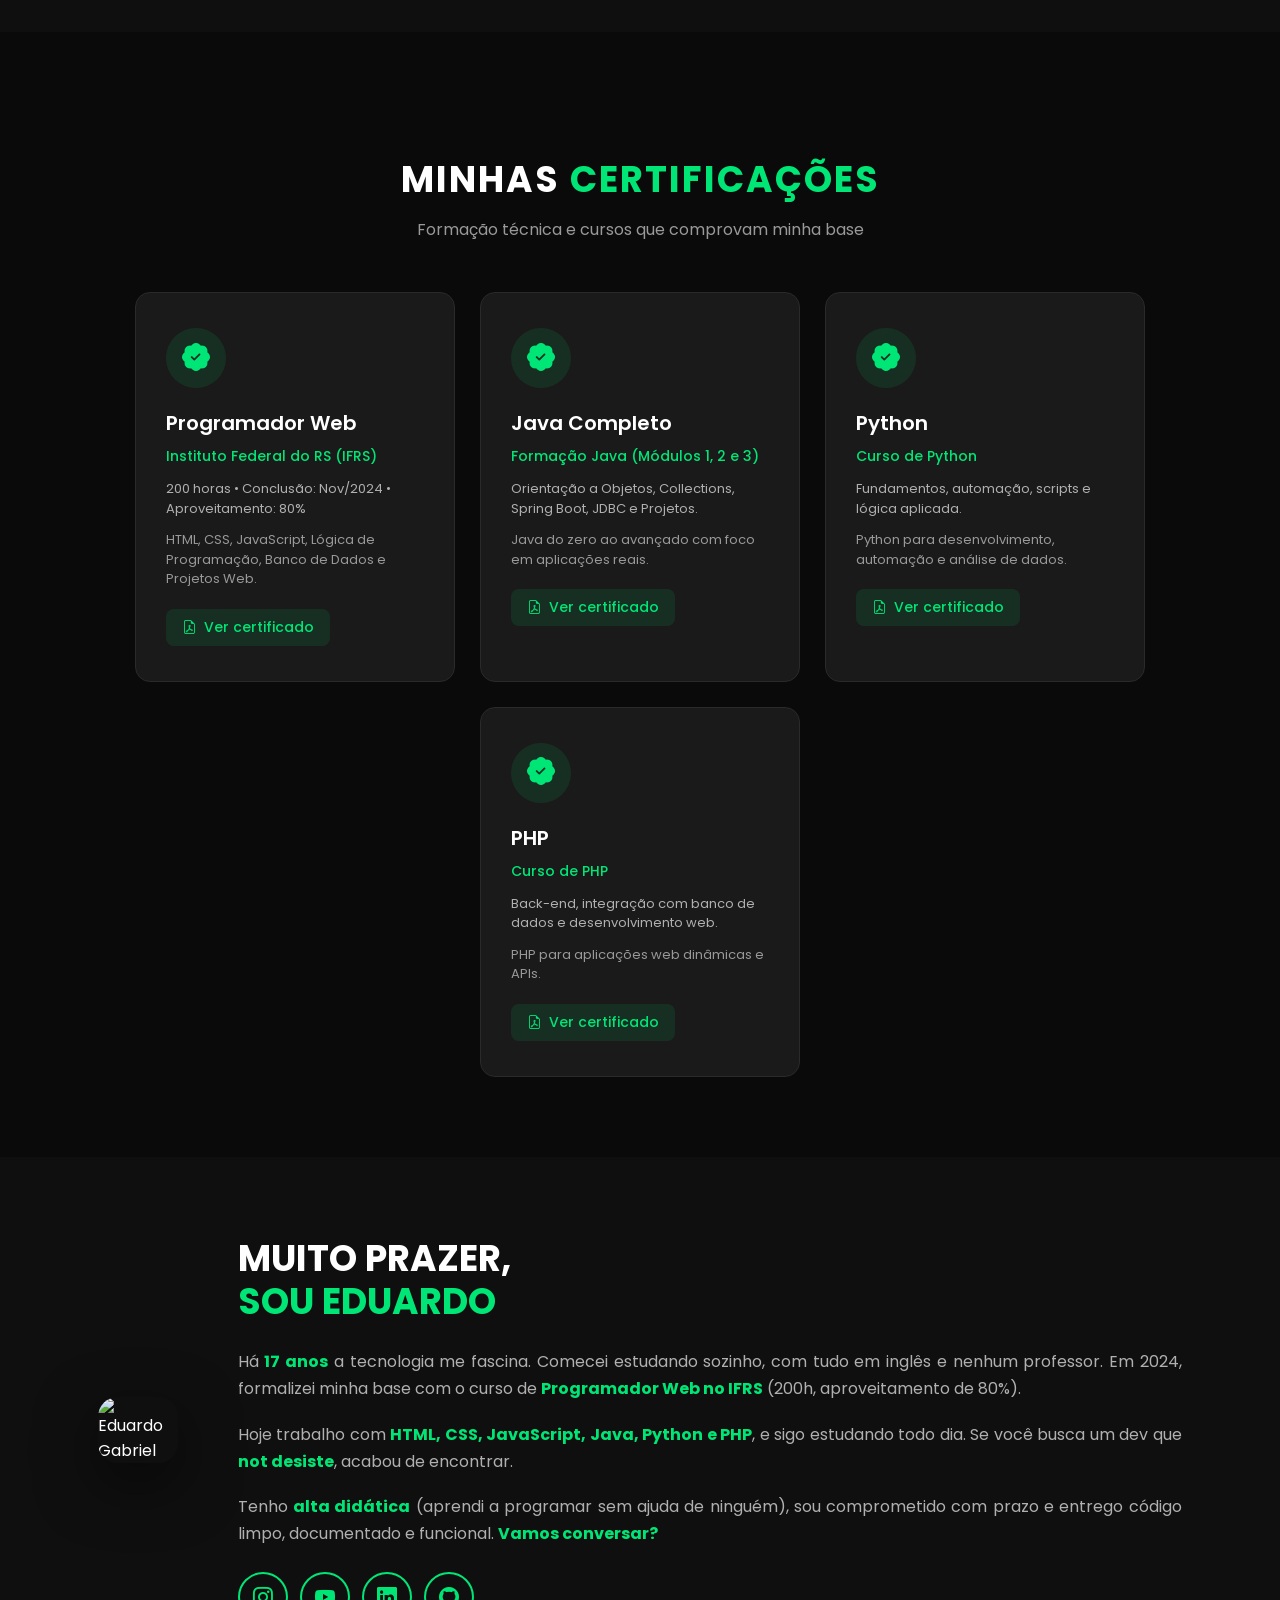
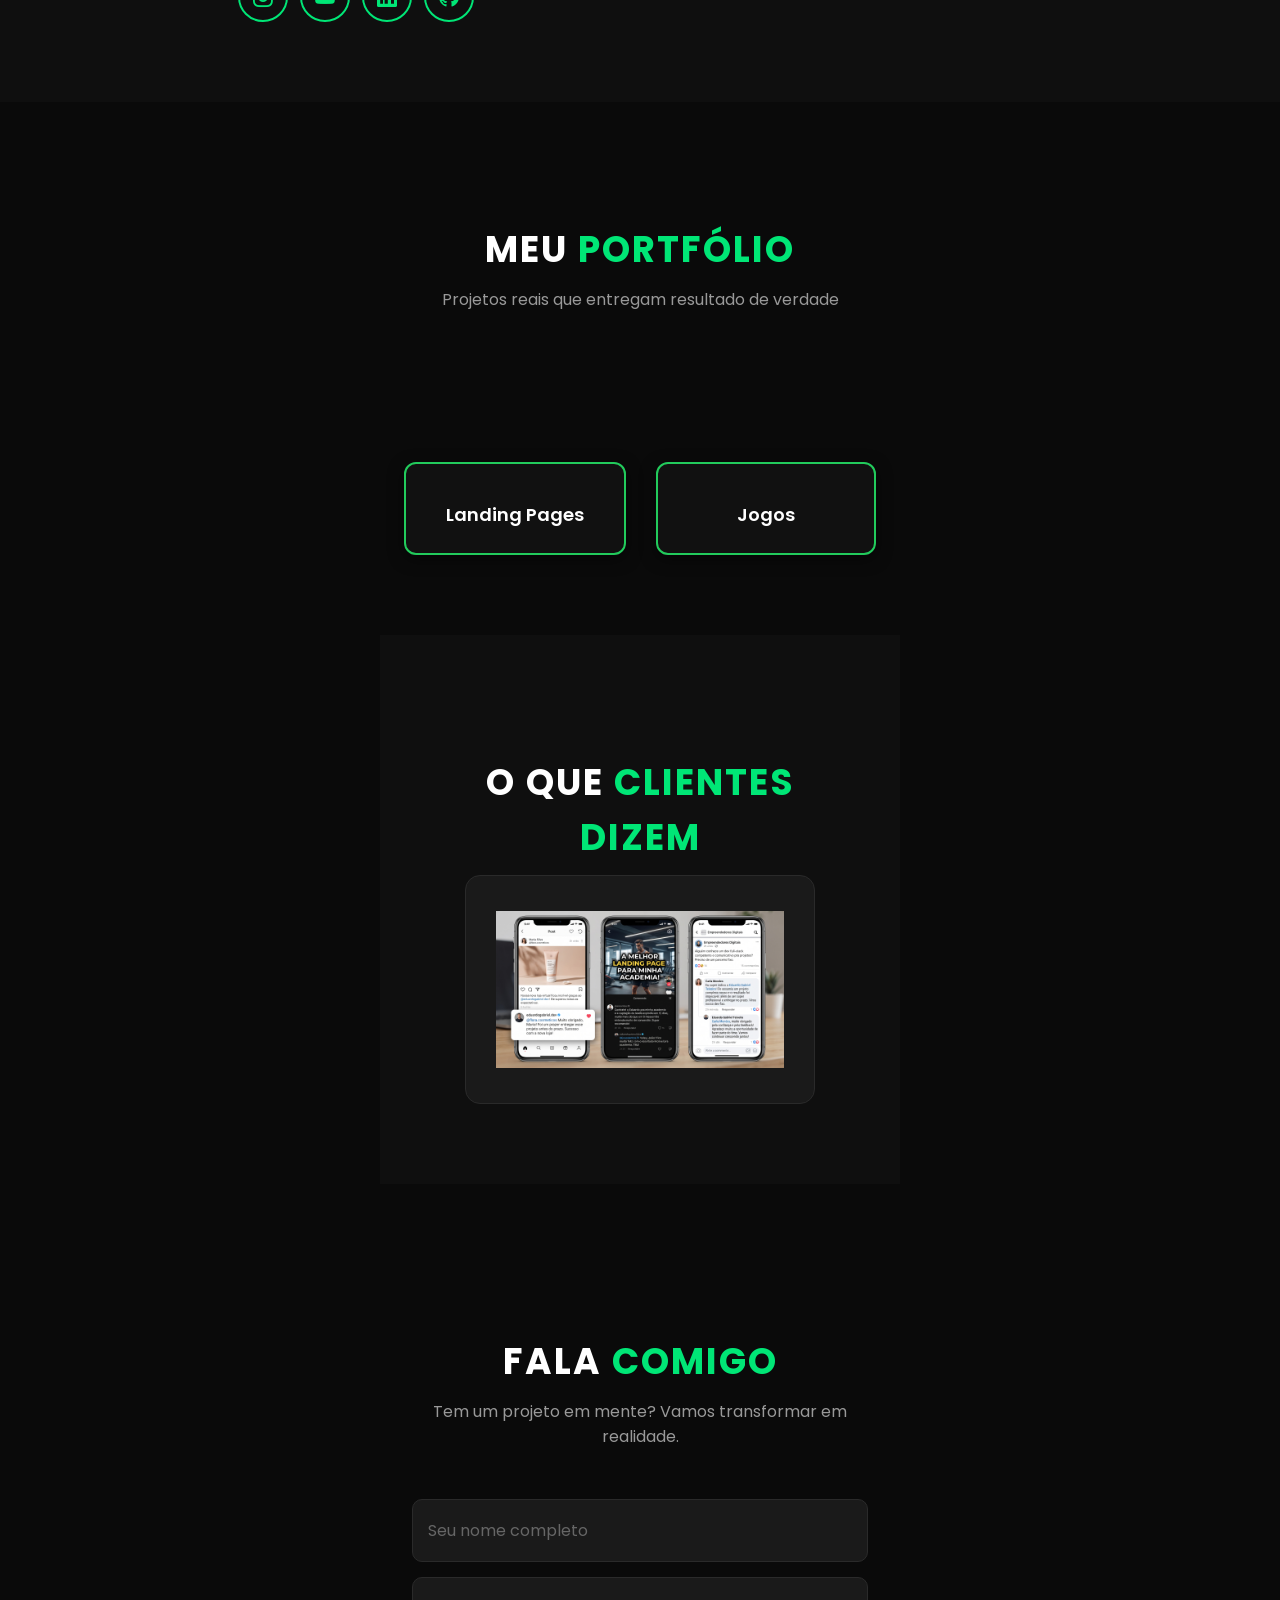
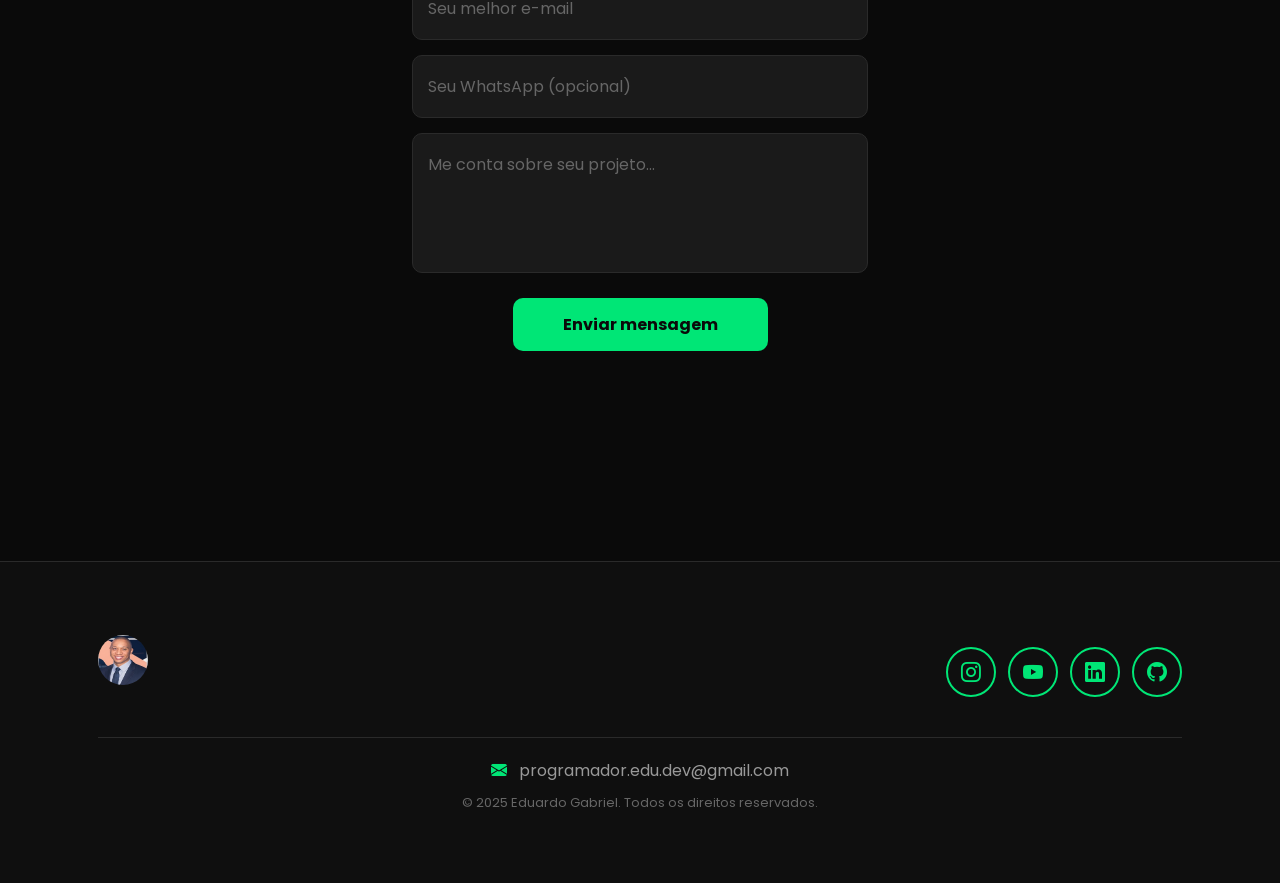
==== commit 7be8b6fd: "feat: finaliza estruturacao de paginas separadas para landing pages e jogos com responsividade" ====
--- a/index.html
+++ b/index.html
@@ -27,7 +27,7 @@
     <link rel="stylesheet" href="https://cdn.jsdelivr.net/npm/bootstrap-icons@1.11.3/font/bootstrap-icons.min.css">
     
     <!-- CSS Principal -->
-    <link rel="stylesheet" href="style.css">
+    <link rel="stylesheet" href="style.css?v=2">
 </head>
 </head>
 <body>
@@ -170,7 +170,7 @@
                 <p class="subtitulo">Formação técnica e cursos que comprovam minha base</p>
 
                 <div class="flex">
-                    <div class="cert-box efeito-cert1">
+                    <div class="cert-box ">
                         <div class="cert-badge flex">
                             <i class="bi bi-patch-check-fill"></i>
                         </div>
@@ -181,7 +181,7 @@
                         <a href="#" class="cert-link" target="_blank"><i class="bi bi-file-earmark-pdf"></i> Ver certificado</a>
                     </div>
 
-                    <div class="cert-box efeito-cert2">
+                    <div class="cert-box ">
                         <div class="cert-badge flex">
                             <i class="bi bi-patch-check-fill"></i>
                         </div>
@@ -192,7 +192,7 @@
                         <a href="#" class="cert-link" target="_blank"><i class="bi bi-file-earmark-pdf"></i> Ver certificado</a>
                     </div>
 
-                    <div class="cert-box efeito-cert3">
+                    <div class="cert-box">
                         <div class="cert-badge flex">
                             <i class="bi bi-patch-check-fill"></i>
                         </div>
@@ -203,7 +203,7 @@
                         <a href="#" class="cert-link" target="_blank"><i class="bi bi-file-earmark-pdf"></i> Ver certificado</a>
                     </div>
 
-                    <div class="cert-box efeito-cert4">
+                    <div class="cert-box">
                         <div class="cert-badge flex">
                             <i class="bi bi-patch-check-fill"></i>
                         </div>
@@ -257,63 +257,21 @@
                 <h2 class="titulo">MEU <span>PORTFÓLIO</span></h2>
                 <p class="subtitulo">Projetos reais que entregam resultado de verdade</p>
 
-                <div class="flex">
-                    <div class="img-import efeito-portfolio1">
-                        <img src="images/projeto1.jfif" alt="E-commerce Flora Cosméticos">
-                        <div class="overlay flex">
-                            <div class="overlay-content">
-                                <span class="tag">E-commerce</span>
-                                <h3>Flora Cosméticos</h3>
-                                <p>Loja virtual completa que gerou R$ 18.400 em 30 dias após o lançamento.</p>
-                                <div class="techs">
-                                    <span>HTML</span><span>CSS</span><span>JS</span><span>PHP</span>
-                                </div>
-                                <div class="links-projeto">
-                                    <a href="#" target="_blank" class="flex"><i class="bi bi-box-arrow-up-right"></i> Demo</a>
-                                    <a href="#" target="_blank" class="flex"><i class="bi bi-github"></i> Código</a>
-                                </div>
-                            </div>
-                        </div>
-                    </div>
-
-                    <div class="img-import efeito-portfolio2">
-                        <img src="images/projeto2.jfif" alt="Landing Page Academia Fit">
-                        <div class="overlay flex">
-                            <div class="overlay-content">
-                                <span class="tag">Landing Page</span>
-                                <h3>Academia Fit Pro</h3>
-                                <p>Landing page de alta conversão que captou 320 leads em 15 dias.</p>
-                                <div class="techs">
-                                    <span>HTML</span><span>CSS</span><span>JS</span>
-                                </div>
-                                <div class="links-projeto">
-                                    <a href="#" target="_blank" class="flex"><i class="bi bi-box-arrow-up-right"></i> Demo</a>
-                                    <a href="#" target="_blank" class="flex"><i class="bi bi-github"></i> Código</a>
-                                </div>
-                            </div>
-                        </div>
-                    </div>
-
-                    <div class="img-import efeito-portfolio3">
-                        <img src="images/projeto3.jfif" alt="Dashboard Administrativo">
-                        <div class="overlay flex">
-                            <div class="overlay-content">
-                                <span class="tag">Dashboard</span>
-                                <h3>Gestor Pro</h3>
-                                <p>Painel administrativo em Java que reduziu tempo de gestão em 62%.</p>
-                                <div class="techs">
-                                    <span>Java</span><span>SQL</span><span>Spring</span>
-                                </div>
-                                <div class="links-projeto">
-                                    <a href="#" target="_blank" class="flex"><i class="bi bi-box-arrow-up-right"></i> Demo</a>
-                                    <a href="#" target="_blank" class="flex"><i class="bi bi-github"></i> Código</a>
-                                </div>
-                            </div>
-                        </div>
-                    </div>
-                </div>
-            </div>
-        </section>
+                <!-- SECÇÃO DE ESCOLHA DE CATEGORIAS -->
+<div class="secao-escolha-projetos">
+   
+    <div class="secao-escolha-projetos">
+    <a href="landing.html" class="btn-categoria">
+        <i class="fa-solid fa-laptop-code"></i>
+        Landing Pages
+    </a>
+
+    <a href="jogos.html" class="btn-categoria">
+        <i class="fa-solid fa-gamepad"></i>
+        Jogos
+    </a>
+</div>
+
 
        <!-- ==================== DEPOIMENTOS ==================== -->
         <section class="depoimentos">
@@ -375,9 +333,9 @@
         </div>
     </footer>
 
-    <!-- Scripts -->
+   <!-- Scripts -->
     <script src="https://unpkg.com/scrollreveal"></script>
-    <script src="js/Reveal.js" defer></script>
-    <script src="js/Menu.js" defer></script>
+    <script src="Reveal.js"></script>
+    <script src="Menu.js"></script>
 </body>
 </html>
--- a/style.css
+++ b/style.css
@@ -99,6 +99,8 @@
     object-fit: cover;
 }
 
+
+
 header nav.menu-desktop ul {
     list-style: none;
 }
@@ -193,6 +195,12 @@
     display: block;
 }
 
+/* Garante que o botão do menu hambúrguer esteja sempre interativo */
+.btn-abrir, #btn-menu {
+    cursor: pointer !important;
+    z-index: 9999;
+}
+
 /* ==================== TOPO / HERO ==================== */
 section.topo-do-site {
     padding: 80px 4%;
@@ -426,15 +434,17 @@
 }
 
 .cert-badge {
-    width: 60px;
-    height: 60px;
+    width: 60px !important;
+    height: 60px !important;
+    min-width: 60px !important;
+    min-height: 60px !important;
     background-color: rgba(0, 230, 118, 0.1);
     border-radius: 50%;
+    display: flex !important;
     align-items: center;
     justify-content: center;
     margin-bottom: 20px;
 }
-
 .cert-badge i {
     font-size: 28px;
     color: var(--primary);
@@ -660,6 +670,53 @@
 
 .links-projeto a:hover {
     color: var(--primary);
+}
+
+/* Estilos para os Botões de Categoria do Portfólio */
+.secao-escolha-projetos {
+    display: flex;
+    justify-content: center;
+    gap: 30px;
+    padding: 50px 4%;
+    flex-wrap: wrap;
+}
+
+.btn-categoria {
+    background-color: #111;
+    border: 2px solid #22cb5c;
+    color: #fff;
+    padding: 25px 40px;
+    border-radius: 12px;
+    text-decoration: none;
+    font-size: 18px;
+    font-weight: 600;
+    text-align: center;
+    display: flex;
+    flex-direction: column;
+    align-items: center;
+    gap: 12px;
+    transition: all 0.3s ease;
+    box-shadow: 0 4px 15px rgba(0, 0, 0, 0.5);
+    min-width: 220px;
+}
+
+.btn-categoria i {
+    font-size: 32px;
+    color: #22cb5c;
+    transition: transform 0.3s ease;
+}
+
+/* Efeito ao passar o rato (Hover) */
+.btn-categoria:hover {
+    background-color: #22cb5c;
+    color: #000;
+    transform: translateY(-5px);
+    box-shadow: 0 8px 25px rgba(34, 203, 92, 0.4);
+}
+
+.btn-categoria:hover i {
+    color: #000;
+    transform: scale(1.1);
 }
 
 /* ==================== DEPOIMENTOS ==================== */
@@ -838,7 +895,7 @@
     }
 
     h2.titulo {
-        font-size: 28px;
+        font-size: 24px;
     }
 
     .topo-do-site .flex {
@@ -852,11 +909,17 @@
     }
 
     .topo-do-site h1 {
-        font-size: 30px;
+        font-size: 26px;
+        line-height: 1.3;
     }
 
     .topo-do-site h1 span {
-        font-size: 22px;
+        font-size: 18px;
+    }
+
+    .topo-do-site p {
+        font-size: 14px;
+        padding: 0 10px;
     }
 
     .botoes-hero,
@@ -864,13 +927,14 @@
         justify-content: center;
     }
 
+    /* Oculta a imagem grande do topo no mobile */
+    .imagem-topo-site,
     .imagem-topo-site img {
-        width: 250px;
-        height: 300px;
+        display: none !important;
     }
 
     .sobre .txt-sobre h2 {
-        font-size: 28px;
+        font-size: 24px;
         text-align: center;
     }
 
@@ -879,12 +943,12 @@
     }
 
     .img-sobre img {
-        max-width: 280px;
+        max-width: 250px;
     }
 
     .img-import {
         max-width: 100%;
-        height: 400px;
+        height: auto;
     }
 
     footer .flex {
@@ -895,24 +959,358 @@
 
 @media screen and (max-width: 600px) {
     .topo-do-site h1 {
-        font-size: 24px;
+        font-size: 22px;
     }
 
     .topo-do-site h1 span {
-        font-size: 18px;
+        font-size: 16px;
     }
 
     .metrica strong {
-        font-size: 26px;
+        font-size: 22px;
     }
 
     .metricas-hero {
-        gap: 25px;
+        gap: 15px;
     }
 
     .btn-primario,
     .btn-secundario {
         width: 100%;
         text-align: center;
-    }
+        padding: 12px;
+        font-size: 14px;
+    }
+
+    @media screen and (max-width: 1020px) {
+    /* Oculta a seção de especialidades na tela principal do mobile */
+    #especialidades {
+        display: none !important;
+    }
+}
+/* ==================== ALINHAMENTO DO TOPO NO MOBILE ==================== */
+@media screen and (max-width: 1020px) {
+    header {
+        width: 100%;
+        padding: 10px 4% !important;
+        background-color: var(--bg-main);
+    }
+
+    /* Alinha a logo e o botão hambúrguer perfeitamente na mesma linha */
+    header .interface {
+        display: flex !important;
+        flex-direction: row !important;
+        justify-content: space-between !important;
+        align-items: center !important;
+        width: 100% !important;
+    }
+
+    /* Estilo e ponteiro do botão de abrir o menu */
+    .btn-abrir, #btn-menu {
+        display: block !important;
+        cursor: pointer !important;
+        z-index: 9999;
+    }
+
+    .btn-abrir i, #btn-menu i {
+        font-size: 30px !important;
+        color: var(--primary);
+    }
+}
+
+
+
+/* ==================== MENU MOBILE MODERNO E TRANSLÚCIDO ==================== */
+
+.menu-mobile {
+    background-color: rgba(11, 15, 14, 0.75); /* Fundo escuro translúcido */
+    backdrop-filter: blur(12px);               /* Efeito de desfoque moderno (Glassmorphism) */
+    -webkit-backdrop-filter: blur(12px);
+    height: 100vh;
+    position: fixed;
+    top: 0;
+    right: 0;
+    z-index: 9999;
+    width: 0;
+    overflow: hidden;
+    transition: width 0.35s cubic-bezier(0.4, 0, 0.2, 1);
+    box-shadow: -10px 0 30px rgba(0, 0, 0, 0.5);
+    border-left: 1px solid rgba(255, 255, 255, 0.08); /* Borda sutil */
+}
+
+.menu-mobile.menu-abrir {
+    width: 65%; /* Largura elegante que não tampa a visão inteira */
+}
+
+.menu-mobile .btn-fechar {
+    padding: 25px 20px;
+    text-align: right;
+}
+
+.menu-mobile .btn-fechar i {
+    color: #ffffff;
+    font-size: 26px;
+    cursor: pointer;
+    transition: color 0.2s;
+}
+
+.menu-mobile .btn-fechar i:hover {
+    color: var(--primary);
+}
+
+.menu-mobile nav ul {
+    text-align: right;
+    list-style: none;
+    padding-top: 10px;
+}
+
+.menu-mobile nav ul li a {
+    color: #d0d0d0;
+    font-size: 16px; /* Letras menores e mais limpas */
+    font-weight: 400;
+    padding: 12px 10%;
+    display: block;
+    text-decoration: none;
+    transition: all 0.2s ease;
+}
+
+.menu-mobile nav ul li a:hover {
+    color: var(--primary);
+    background-color: rgba(0, 255, 136, 0.08); /* Hover suave */
+    padding-right: 12%;
+}
+
+/* Fundo escuro de cobertura um pouco mais transparente */
+.overlay-menu {
+    background-color: rgba(0, 0, 0, 0.5);
+    backdrop-filter: blur(3px);
+    width: 100%;
+    height: 100%;
+    position: fixed;
+    top: 0;
+    left: 0;
+    z-index: 8888;
+    display: none;
+}
+
+.menu-mobile.menu-abrir ~ .overlay-menu {
+    display: block;
+}
+
+@media screen and (max-width: 1020px) {
+    /* 1. REDUÇÃO DOS ESPAÇOS ENTRE SEÇÕES */
+    section {
+        padding: 40px 5% !important; /* Reduz drasticamente o espaçamento vertical entre as seções */
+        margin: 0 !important;
+    }
+
+    /* 2. AJUSTE DOS TEXTOS DE APRESENTAÇÃO */
+    .sobre p, 
+    section p {
+        font-size: 15px !important;
+        line-height: 1.5 !important;
+    }
+
+    .sobre h2, 
+    section h2 {
+        font-size: 24px !important;
+        margin-bottom: 15px !important;
+    }
+
+    /* 3. CORREÇÃO DOS CARDS DE CERTIFICAÇÕES E PROJETOS */
+    /* Faz com que os cards ocupem bem o espaço sem ficarem gigantes */
+    .cards-certificacoes, 
+    .projeto-box, 
+    .especialidades-box {
+        width: 100% !important;
+        max-width: 100% !important;
+        padding: 20px !important;
+        margin-bottom: 20px !important;
+    }
+
+    /* Reduz o tamanho das letras e imagens dentro dos cards */
+    .cards-certificacoes h3, 
+    .projeto-box h3 {
+        font-size: 18px !important;
+    }
+
+    .cards-certificacoes p, 
+    .projeto-box p {
+        font-size: 14px !important;
+    }
+
+    /* 4. AJUSTE DE IMAGENS DE SUPORTE */
+    img, .img-sobre img {
+        max-width: 100% !important;
+        height: auto !important;
+    }
+}
+
+/* ==================== CORREÇÃO DA SEÇÃO DE CERTIFICAÇÕES NO MOBILE ==================== */
+@media screen and (max-width: 1020px) {
+    /* Garante que a seção respeite os limites da tela do celular */
+    .certificacoes {
+        padding: 40px 5% !important;
+        overflow-x: hidden; /* Evita qualquer scroll horizontal indesejado */
+    }
+
+    /* Força os cards a empilharem em coluna e ocuparem 100% da largura */
+    .certificacoes .flex {
+        display: flex !important;
+        flex-direction: column !important;
+        flex-wrap: wrap !important;
+        gap: 20px !important;
+        width: 100% !important;
+        margin: 0 !important;
+    }
+
+    /* Ajusta cada card individualmente */
+    .cert-box {
+        width: 100% !important;
+        max-width: 100% !important;
+        box-sizing: border-box !important;
+        padding: 20px !important;
+        margin: 0 !important;
+    }
+
+    /* Reduz e melhora o tamanho das letras dentro dos cards */
+    .certificacoes h2.titulo {
+        font-size: 24px !important;
+        text-align: center;
+    }
+
+    .certificacoes .subtitulo {
+        font-size: 14px !important;
+        text-align: center;
+        margin-bottom: 25px !important;
+    }
+
+    .cert-box h3 {
+        font-size: 18px !important;
+    }
+
+    .cert-box p, 
+    .cert-box .cert-instituicao, 
+    .cert-box .cert-info, 
+    .cert-box .cert-conteudo {
+        font-size: 13px !important;
+        line-height: 1.4 !important;
+    }
+}
+/* ==================== COMPACTAR CARDS DE CERTIFICAÇÕES NO MOBILE ==================== */
+@media screen and (max-width: 1020px) {
+    /* Deixa o container dos cards bem ajustado à tela */
+    .certificacoes .flex {
+        gap: 12px !important; /* Diminui o espaço entre um card e outro */
+        padding: 0 5px !important;
+    }
+
+    /* Reduz o tamanho físico e o padding interno dos cards */
+    .cert-box {
+        padding: 15px !important; /* Menos espaçamento interno para o card encolher */
+        border-radius: 12px !important;
+        margin-bottom: 5px !important;
+    }
+
+    /* Reduz o ícone do selo/badge de certificação */
+    .cert-badge i {
+        font-size: 22px !important;
+        margin-bottom: 5px !important;
+    }
+
+    /* Títulos e textos dos cards mais compactos e limpos */
+    .cert-box h3 {
+        font-size: 16px !important;
+        margin-bottom: 4px !important;
+    }
+
+    .cert-box p, 
+    .cert-box .cert-instituicao, 
+    .cert-box .cert-info, 
+    .cert-box .cert-conteudo {
+        font-size: 12px !important; /* Textos menores e proporcionais */
+        line-height: 1.35 !important;
+        margin-bottom: 4px !important;
+    }
+
+    /* Botão de ver certificado menor e discreto */
+    .cert-link {
+        font-size: 12px !important;
+        padding: 6px 12px !important;
+        display: inline-block;
+        margin-top: 8px !important;
+    }
+}
+/* FORÇA A REMOÇÃO DE QUALQUER FUNDO VERDE OU ELIPSE NOS CARDS NO MOBILE */
+    .cert-box.efeito-cert1,
+    .cert-box.efeito-cert2,
+    .cert-box.efeito-cert3,
+    .cert-box.efeito-cert4 {
+        background: #111111 !important; /* Cor de fundo padrão escura do card */
+        background-color: #111111 !important;
+        background-image: none !important;
+        box-shadow: none !important;
+    }
+
+    .cert-box.efeito-cert1::before,
+    .cert-box.efeito-cert2::before,
+    .cert-box.efeito-cert3::before,
+    .cert-box.efeito-cert4::before,
+    .cert-box.efeito-cert1::after,
+    .cert-box.efeito-cert2::after,
+    .cert-box.efeito-cert3::after,
+    .cert-box.efeito-cert4::after {
+        display: none !important;
+        content: none !important;
+        background: none !important;
+    }
+
+    /* Remove completamente qualquer elipse ou fundo oval decorativo nos cards no mobile */
+    .cert-box [class*="efeito-"],
+    .cert-box::before,
+    .cert-box::after,
+    .certificacoes .flex::before,
+    .certificacoes .flex::after {
+        display: none !important;
+        content: none !important;
+        background: none !important;
+        box-shadow: none !important;
+    }
+
+    /* ==================== ANULAÇÃO TOTAL DOS EFEITOS VERDES NOS CARDS ==================== */
+.cert-box[class*="efeito-cert"],
+.efeito-cert1, 
+.efeito-cert2, 
+.efeito-cert3, 
+.efeito-cert4 {
+    background: var(--bg-card) !important;
+    background-image: none !important;
+    box-shadow: none !important;
+}
+
+.cert-box[class*="efeito-cert"]::before,
+.cert-box[class*="efeito-cert"]::after {
+    display: none !important;
+    content: none !important;
+}
+
+/* Oculta a imagem quebrada ou o container dela apenas no telemóvel */
+    .sobre img, 
+    .apresentacao img, 
+    section#sobre img,
+    .foto-perfil-mobile {
+        display: none !important;
+    }
+
+    /* Força a imagem a ficar num quadrado perfeito e redonda */
+.logo img, 
+.header img,
+.foto-perfil {
+    width: 45px !important;       /* Ajusta o tamanho que preferires (ex: 45px) */
+    height: 45px !important;      /* DEVE SER EXATAMENTE IGUAL À LARGURA */
+    min-width: 45px !important;
+    min-height: 45px !important;
+    border-radius: 50% !important; /* Torna o círculo perfeito */
+    object-fit: cover !important;  /* Impede que a foto fique distorcida ou esmagada */
+}
 }
